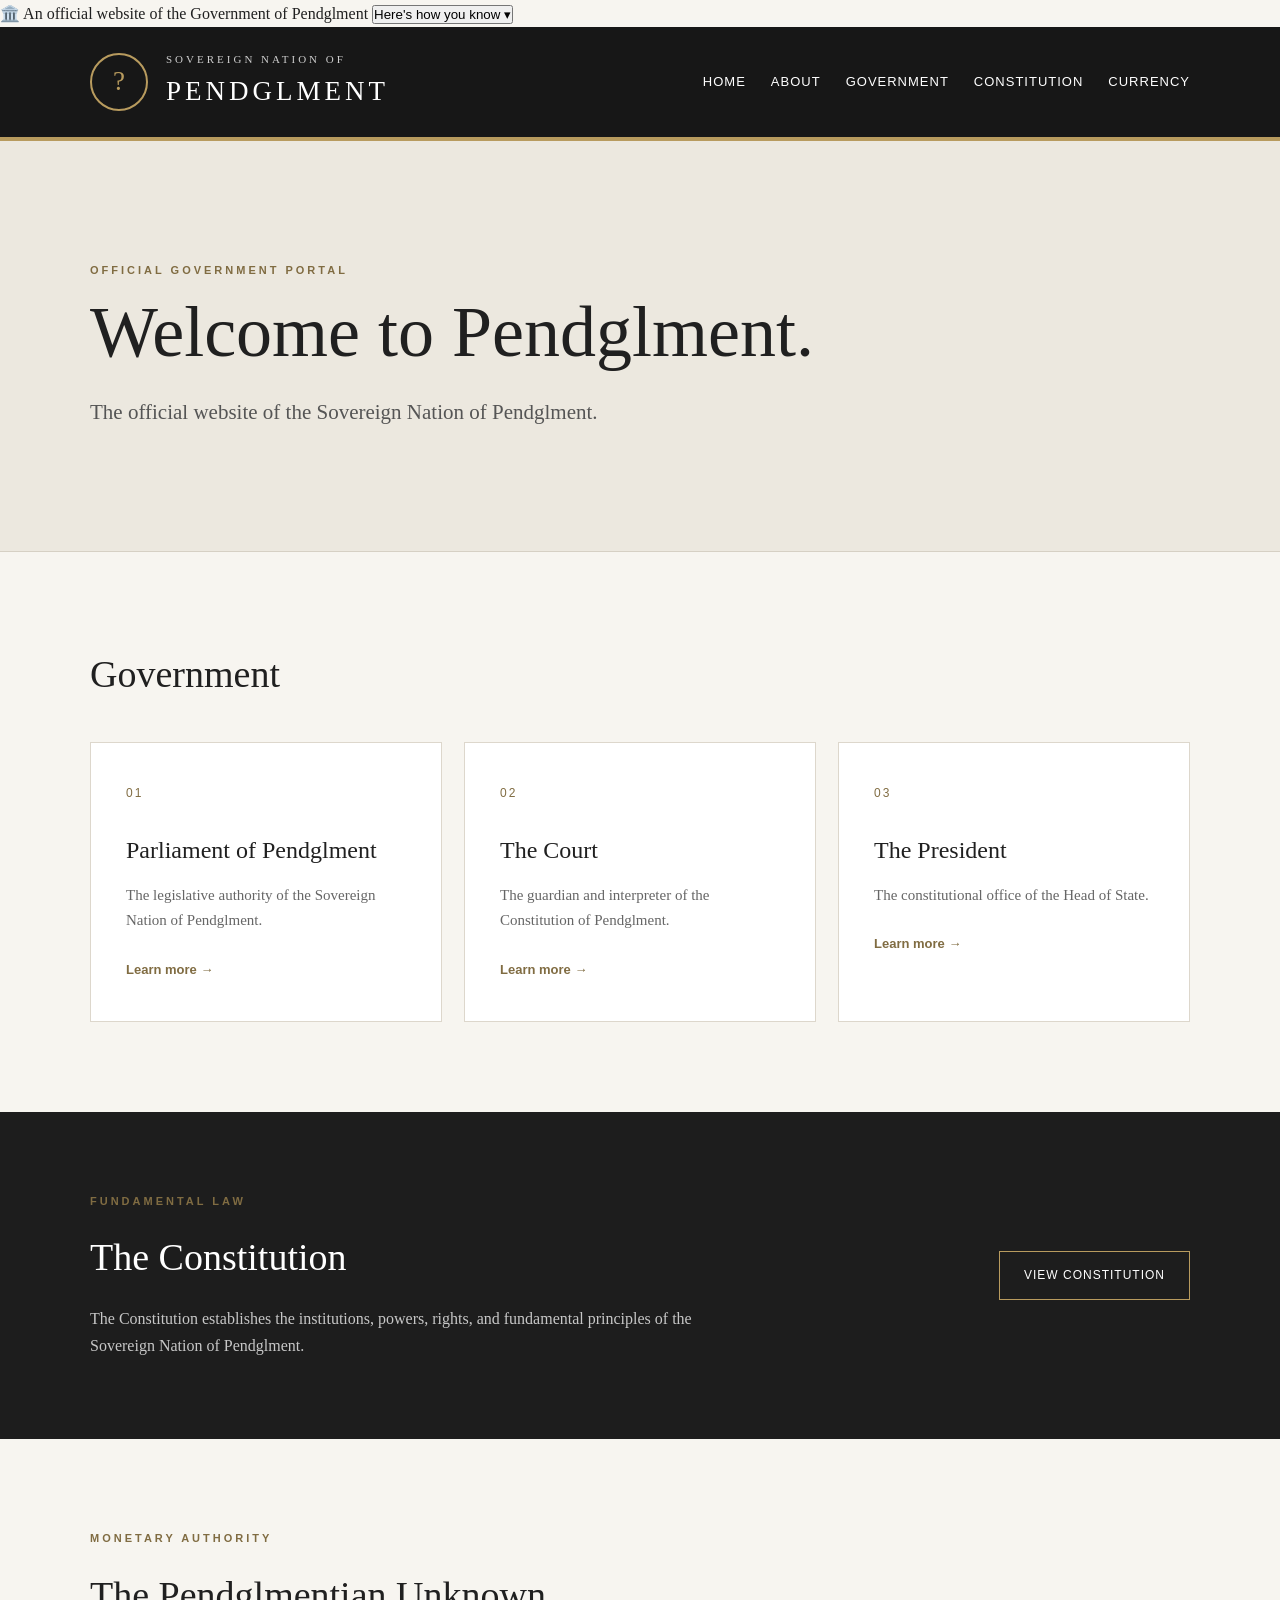
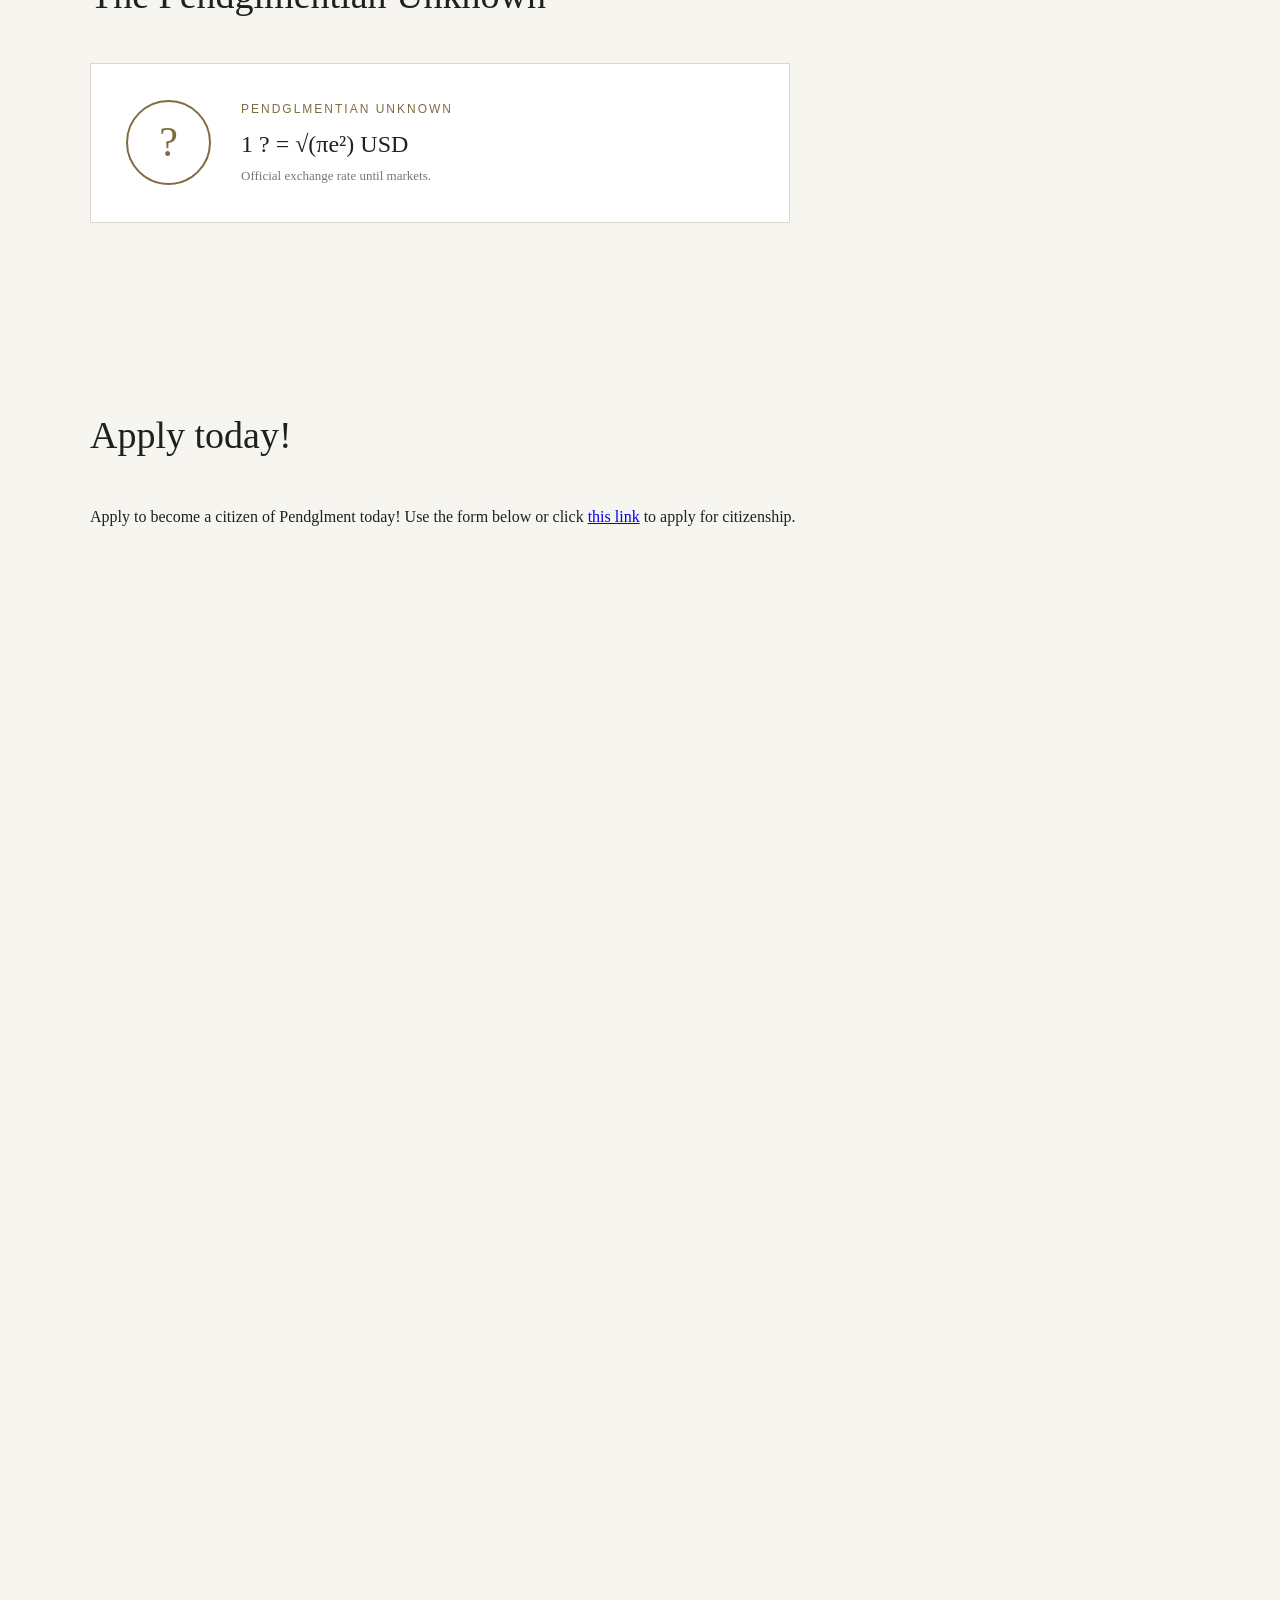
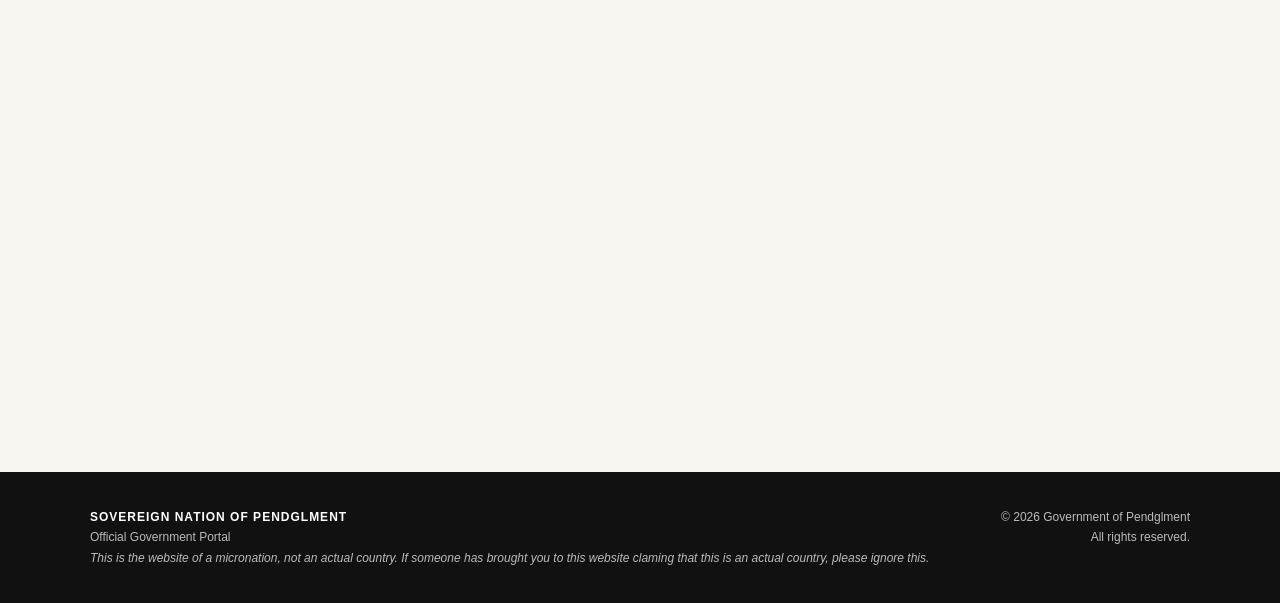
==== index.html @ 26b7b0b4 "Add government details section to index.html" ====
<!DOCTYPE html>
<html lang="en">
<head>
    <meta charset="UTF-8">
    <meta name="viewport" content="width=device-width, initial-scale=1.0">
    <title>Sovereign Nation of Pendglment</title>
    <link rel="stylesheet" href="style-v2.css">
    <link rel="icon" type="image/svg+xml" href="favicon.svg">
</head>
    <script src="script-v2.js"></script>
<body>
    <div class="gov-banner">
    <div class="gov-banner-inner">
        <span>🏛️ An official website of the Government of Pendglment</span>
        <button id="gov-toggle" type="button">
            Here's how you know ▾
        </button>
    </div>

    <div id="gov-details" class="gov-details" hidden>
        <div>
        <strong>Official government website</strong>
        <p>This website is operated by the Government of the Sovereign Nation of Pendglment.</p>
        </div>

        <div>
        <strong>Official domain</strong>
        <p>Official government websites use a domain controlled by the Government of Pendglment.</p>
        </div>

        <div>
        <strong>Secure connection</strong>
        <p>This website uses HTTPS to provide an encrypted connection.</p>
        </div>
    </div>
</div>
<header>
    <div class="container header-inner">
        <div class="brand">
            <div class="seal">?</div>
            <div>
                <div class="country">SOVEREIGN NATION OF</div>
                <h1>PENDGLMENT</h1>
            </div>
        </div>
        <nav>
            <a href="index.html">Home</a>
            <a href="about.html">About</a>
            <a href="#government">Government</a>
            <a href="#constitution">Constitution</a>
            <a href="#currency">Currency</a>
        </nav>
    </div>
</header>
<main>
    <section class="hero">
        <div class="container">
            <p class="eyebrow">OFFICIAL GOVERNMENT PORTAL</p>
            <h2>Welcome to Pendglment.</h2>
            <p class="lead">
                The official website of the Sovereign Nation of Pendglment.
            </p>
        </div>
    </section>
    <section class="content" id="government">
        <div class="container">
            <h2>Government</h2>
            <div class="cards">
                <article class="card">
                    <span class="number">01</span>
                    <h3>Parliament of Pendglment</h3>
                    <p>
                        The legislative authority of the Sovereign Nation
                        of Pendglment.
                    </p>
                    <a href="#">Learn more →</a>
                </article>
                <article class="card">
                    <span class="number">02</span>
                    <h3>The Court</h3>
                    <p>
                        The guardian and interpreter of the Constitution
                        of Pendglment.
                    </p>
                    <a href="#">Learn more →</a>
                </article>
                <article class="card">
                    <span class="number">03</span>
                    <h3>The President</h3>
                    <p>
                        The constitutional office of the Head of State.
                    </p>
                    <a href="#">Learn more →</a>
                </article>
            </div>
        </div>
    </section>
    <section class="document" id="constitution">
        <div class="container document-inner">
            <div>
                <p class="eyebrow">FUNDAMENTAL LAW</p>
                <h2>The Constitution</h2>
                <p>
                    The Constitution establishes the institutions,
                    powers, rights, and fundamental principles of
                    the Sovereign Nation of Pendglment.
                </p>
            </div>
            <a class="button" href="#">View Constitution</a>
        </div>
    </section>
    <section class="content" id="currency">
        <div class="container currency">
            <p class="eyebrow">MONETARY AUTHORITY</p>
            <h2>The Pendglmentian Unknown</h2>
            <div class="currency-box">
                <div class="currency-symbol">?</div>
                <div>
                    <p class="currency-name">
                        PENDGLMENTIAN UNKNOWN
                    </p>
                    <p class="exchange">
                        1 ? = √(πe²) USD
                    </p>
                    <p class="small">
                        Official exchange rate until markets.
                    </p>
                </div>
            </div>
        </div>
    </section>
      <section class="content">
            <div class="container">
                <h2>Apply today!</h2>
                <p>
                    Apply to become a citizen of Pendglment today! Use the form below or click <a href="https://docs.google.com/forms/d/e/1FAIpQLSfUIrX4TPRPPDBepdknviekIB7gkO1PKCAK6pawfLZYHOCK1Q/viewform?usp=dialog">this link</a> to apply for citizenship.
                </p>
                <iframe src="https://docs.google.com/forms/d/e/1FAIpQLSfUIrX4TPRPPDBepdknviekIB7gkO1PKCAK6pawfLZYHOCK1Q/viewform?embedded=true" width="100%" height="1444" frameborder="0" marginheight="0" marginwidth="0">Loading…</iframe>
            </div>
        </section>
            </div>
        </section>
</main>
<footer>
    <div class="container footer-inner">
        <div>
            <strong>SOVEREIGN NATION OF PENDGLMENT</strong>
            <p>Official Government Portal</p>
            <em>This is the website of a micronation, not an actual country. If someone has brought you to this website claming that this is an actual country, please ignore this.</em>
        </div>
        <div class="footer-right">
            <p>© 2026 Government of Pendglment</p>
            <p>All rights reserved.</p>
        </div>
    </div>
</footer>
</body>
</html>
---- style-v2.css ----
* {
    box-sizing: border-box;
    margin: 0;
    padding: 0;
}
html {
    scroll-behavior: smooth;
}
body {
    font-family: Georgia, "Times New Roman", serif;
    color: #202020;
    background: #f7f5f0;
    line-height: 1.7;
}
.container {
    width: min(1100px, 90%);
    margin: 0 auto;
}
/* HEADER */
header {
    background: #171717;
    color: white;
    border-bottom: 4px solid #b89b5e;
}
.header-inner {
    min-height: 110px;
    display: flex;
    align-items: center;
    justify-content: space-between;
    gap: 30px;
}
.brand {
    display: flex;
    align-items: center;
    gap: 18px;
}
.seal {
    width: 58px;
    height: 58px;
    border: 2px solid #b89b5e;
    border-radius: 50%;
    display: flex;
    align-items: center;
    justify-content: center;
    color: #b89b5e;
    font-size: 27px;
}
.country {
    font-size: 11px;
    letter-spacing: 3px;
    color: #cfcfcf;
}
h1 {
    font-size: 27px;
    letter-spacing: 4px;
    font-weight: normal;
}
nav {
    display: flex;
    gap: 25px;
}
nav a {
    color: white;
    text-decoration: none;
    font-family: Arial, sans-serif;
    font-size: 13px;
    letter-spacing: 1px;
    text-transform: uppercase;
}
nav a:hover {
    color: #d0b77a;
}
/* HERO */
.hero {
    padding: 120px 0;
    background: #ece8df;
    border-bottom: 1px solid #d6d0c4;
}
.eyebrow {
    font-family: Arial, sans-serif;
    font-size: 11px;
    letter-spacing: 3px;
    font-weight: bold;
    color: #806c42;
    margin-bottom: 15px;
}
.hero h2 {
    font-size: clamp(42px, 7vw, 72px);
    line-height: 1.05;
    font-weight: normal;
    max-width: 800px;
}
.lead {
    margin-top: 25px;
    font-size: 21px;
    color: #555;
    max-width: 650px;
}
/* CONTENT */
.content {
    padding: 90px 0;
}
.content h2,
.document h2 {
    font-size: 38px;
    font-weight: normal;
    margin-bottom: 35px;
}
.cards {
    display: grid;
    grid-template-columns: repeat(3, 1fr);
    gap: 22px;
}
.card {
    background: white;
    border: 1px solid #ddd7cc;
    padding: 35px;
    min-height: 280px;
    position: relative;
}
.card .number {
    font-family: Arial, sans-serif;
    font-size: 12px;
    color: #806c42;
    letter-spacing: 2px;
}
.card h3 {
    margin: 25px 0 12px;
    font-size: 24px;
    font-weight: normal;
}
.card p {
    color: #666;
    font-size: 15px;
}
.card a {
    display: inline-block;
    margin-top: 25px;
    color: #806c42;
    text-decoration: none;
    font-family: Arial, sans-serif;
    font-size: 13px;
    font-weight: bold;
}
/* CONSTITUTION */
.document {
    background: #1d1d1d;
    color: white;
    padding: 80px 0;
}
.document-inner {
    display: flex;
    align-items: center;
    justify-content: space-between;
    gap: 50px;
}
.document h2 {
    margin-bottom: 15px;
}
.document p:not(.eyebrow) {
    color: #c7c7c7;
    max-width: 650px;
}
.button {
    display: inline-block;
    border: 1px solid #b89b5e;
    padding: 13px 24px;
    color: white;
    text-decoration: none;
    font-family: Arial, sans-serif;
    font-size: 12px;
    letter-spacing: 1px;
    text-transform: uppercase;
    white-space: nowrap;
}
.button:hover {
    background: #b89b5e;
    color: #171717;
}
/* CURRENCY */
.currency-box {
    display: flex;
    align-items: center;
    gap: 30px;
    background: white;
    border: 1px solid #ddd7cc;
    padding: 35px;
    max-width: 700px;
}
.currency-symbol {
    width: 85px;
    height: 85px;
    border: 2px solid #806c42;
    border-radius: 50%;
    display: flex;
    align-items: center;
    justify-content: center;
    font-size: 42px;
    color: #806c42;
}
.currency-name {
    font-family: Arial, sans-serif;
    font-size: 12px;
    letter-spacing: 2px;
    color: #806c42;
}
.exchange {
    font-size: 24px;
    margin-top: 5px;
}
.small {
    color: #777;
    font-size: 13px;
}
/* FOOTER */
footer {
    background: #111;
    color: #bbb;
    padding: 35px 0;
    font-family: Arial, sans-serif;
    font-size: 12px;
}
.footer-inner {
    display: flex;
    justify-content: space-between;
    gap: 30px;
}
.footer-inner strong {
    color: white;
    letter-spacing: 1px;
}
.footer-right {
    text-align: right;
}
/* MOBILE */
@media (max-width: 750px) {
    .header-inner {
        padding: 25px 0;
        align-items: flex-start;
        flex-direction: column;
    }
    nav {
        flex-wrap: wrap;
        gap: 15px;
    }
    .hero {
        padding: 80px 0;
    }
    .cards {
        grid-template-columns: 1fr;
    }
    .document-inner {
        align-items: flex-start;
        flex-direction: column;
    }
    .currency-box {
        align-items: flex-start;
        flex-direction: column;
    }
    .footer-inner {
        flex-direction: column;
    }
    .footer-right {
        text-align: left;
    }
   .gov-banner {
    background: #f1f1f1;
    color: #222;
    font-family: Arial, Helvetica, sans-serif;
    font-size: 14px;
    border-bottom: 1px solid #ccc;
}

.gov-banner-inner {
    max-width: 1200px;
    margin: auto;
    padding: 8px 20px;
    display: flex;
    align-items: center;
    justify-content: space-between;
}

.gov-banner button {
    background: none;
    border: none;
    padding: 0;
    color: #0645ad;
    cursor: pointer;
    font-family: inherit;
    font-size: 14px;
}

.gov-details {
    max-width: 1200px;
    margin: auto;
    padding: 10px 20px 16px;
    border-top: 1px solid #ccc;
    display: flex !important;
    flex-direction: row !important;
    gap: 40px;
}
    .gov-details > div {
        flex: 1;
}
    .gov-details[hidden] {
    display: none !important;
}

.gov-details p {
    margin: 4px 0 12px;
}
   
iframe {
    width: 100%;
    height: max(1200px, 90vh);
}
}
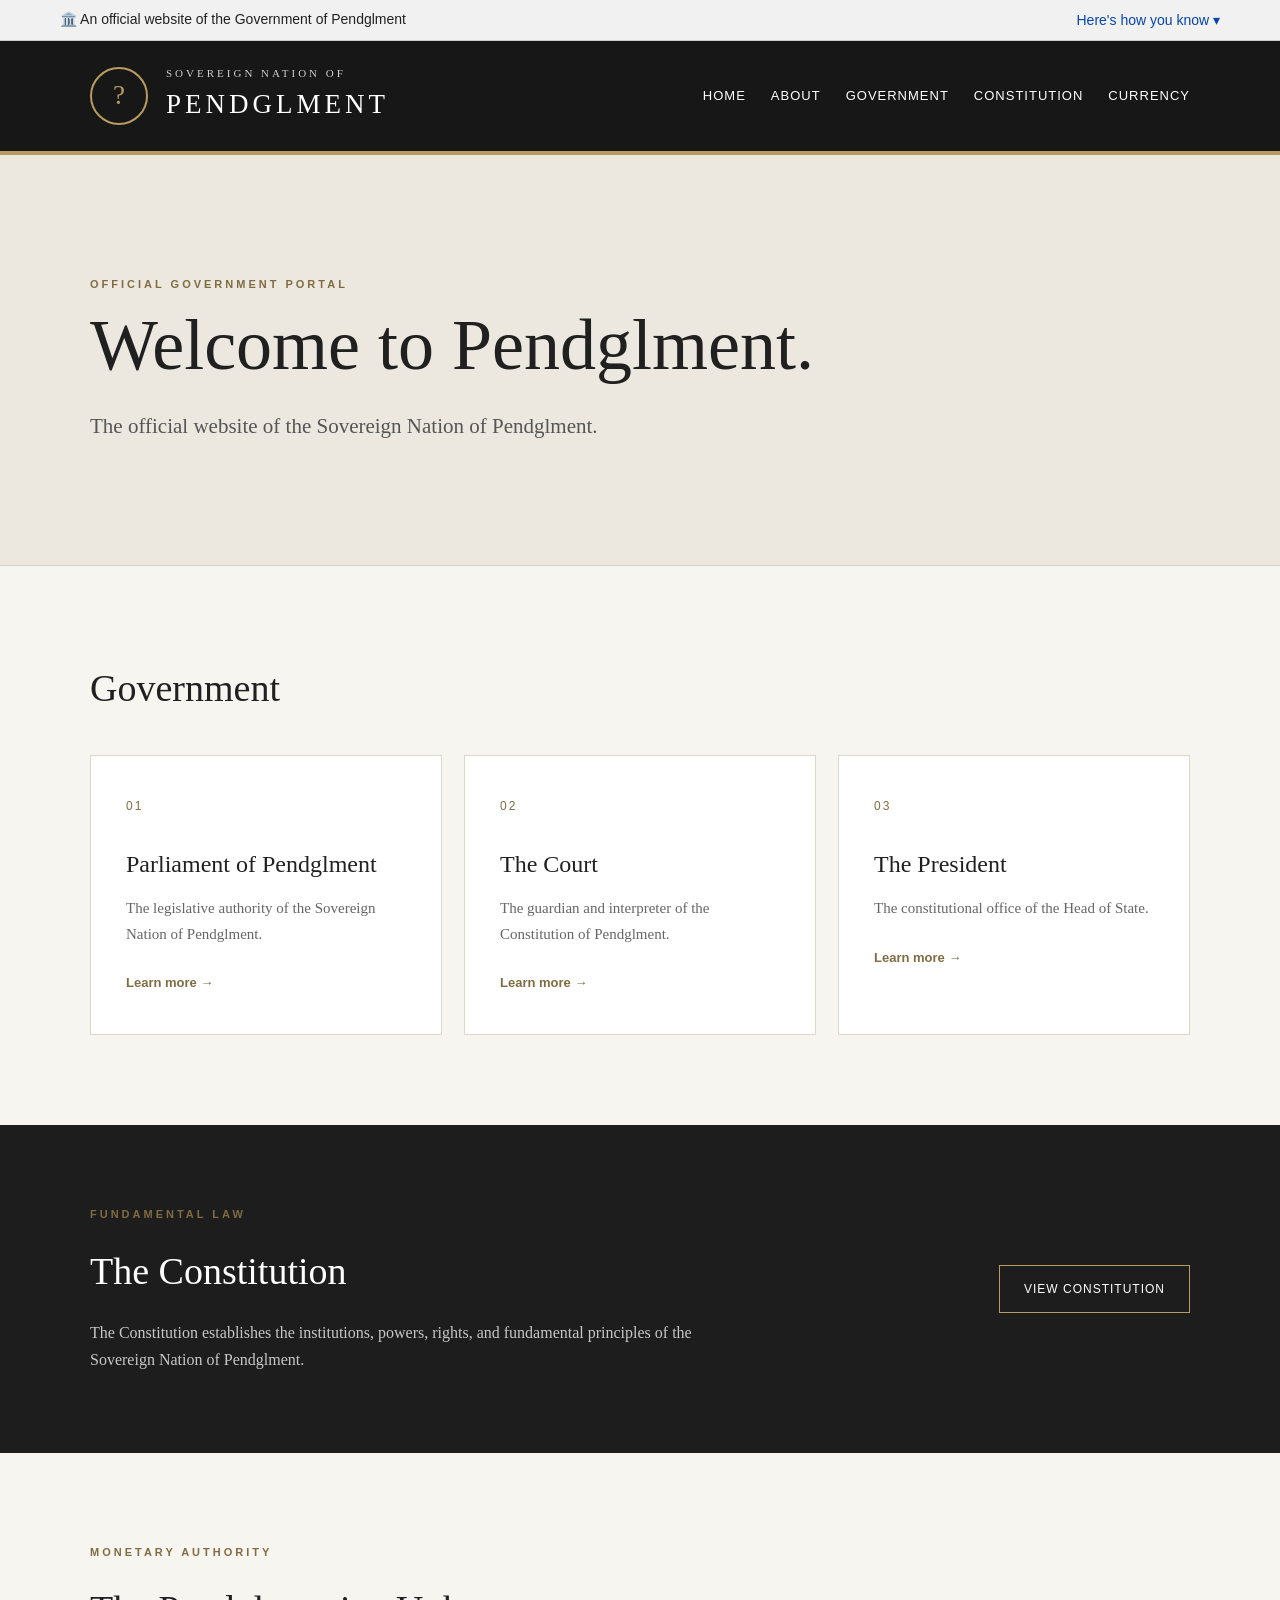
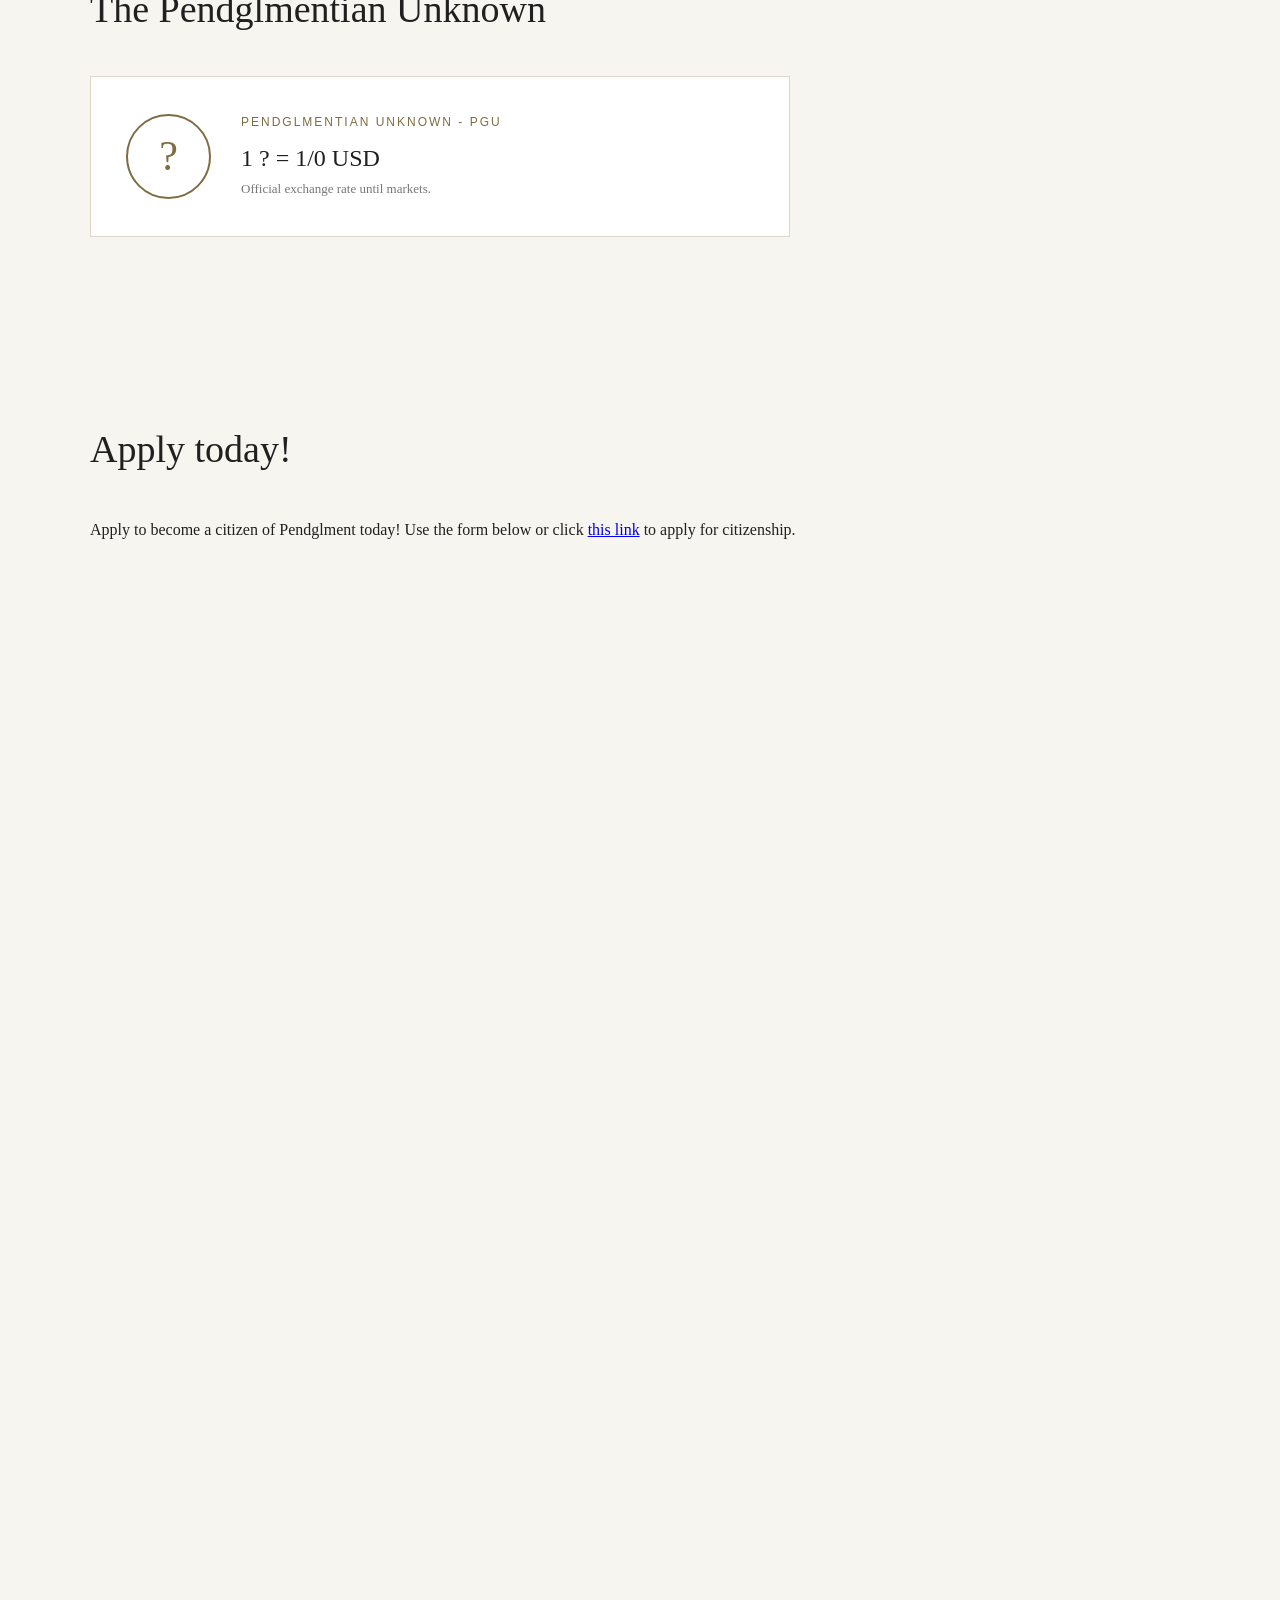
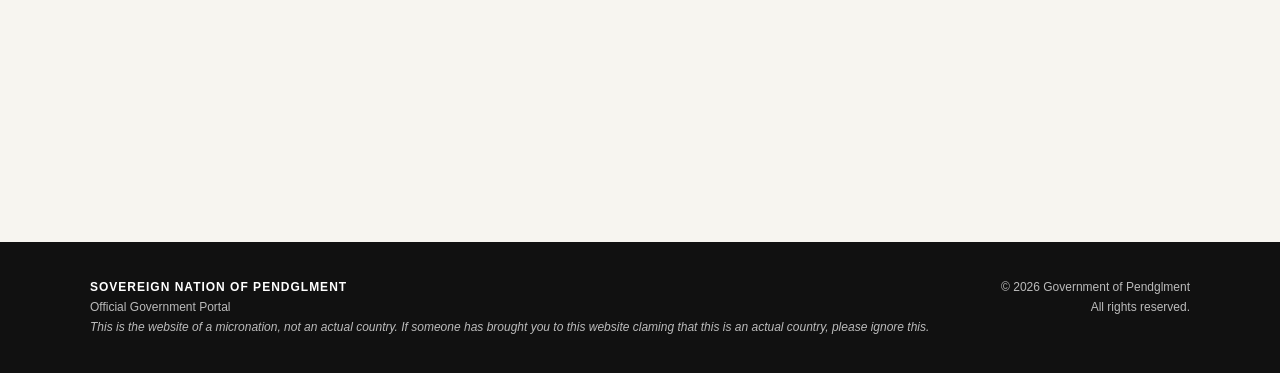
==== commit d85bd184: "Update currency name and exchange rate format" ====
--- a/index.html
+++ b/index.html
@@ -117,10 +117,10 @@
                 <div class="currency-symbol">?</div>
                 <div>
                     <p class="currency-name">
-                        PENDGLMENTIAN UNKNOWN
+                        PENDGLMENTIAN UNKNOWN - PGU
                     </p>
                     <p class="exchange">
-                        1 ? = √(πe²) USD
+                        1 ? = 1/0 USD
                     </p>
                     <p class="small">
                         Official exchange rate until markets.
--- a/style-v2.css
+++ b/style-v2.css
@@ -232,38 +232,9 @@
 .footer-right {
     text-align: right;
 }
-/* MOBILE */
-@media (max-width: 750px) {
-    .header-inner {
-        padding: 25px 0;
-        align-items: flex-start;
-        flex-direction: column;
-    }
-    nav {
-        flex-wrap: wrap;
-        gap: 15px;
-    }
-    .hero {
-        padding: 80px 0;
-    }
-    .cards {
-        grid-template-columns: 1fr;
-    }
-    .document-inner {
-        align-items: flex-start;
-        flex-direction: column;
-    }
-    .currency-box {
-        align-items: flex-start;
-        flex-direction: column;
-    }
-    .footer-inner {
-        flex-direction: column;
-    }
-    .footer-right {
-        text-align: left;
-    }
-   .gov-banner {
+/* GOVERNMENT BANNER */
+
+.gov-banner {
     background: #f1f1f1;
     color: #222;
     font-family: Arial, Helvetica, sans-serif;
@@ -295,23 +266,66 @@
     margin: auto;
     padding: 10px 20px 16px;
     border-top: 1px solid #ccc;
-    display: flex !important;
-    flex-direction: row !important;
+    display: flex;
+    flex-direction: row;
     gap: 40px;
 }
-    .gov-details > div {
-        flex: 1;
-}
-    .gov-details[hidden] {
+
+.gov-details > div {
+    flex: 1;
+}
+
+.gov-details[hidden] {
     display: none !important;
 }
 
 .gov-details p {
     margin: 4px 0 12px;
 }
-   
+
 iframe {
     width: 100%;
     height: max(1200px, 90vh);
 }
-}
+
+/* MOBILE */
+@media (max-width: 750px) {
+    .header-inner {
+        padding: 25px 0;
+        align-items: flex-start;
+        flex-direction: column;
+    }
+    nav {
+        flex-wrap: wrap;
+        gap: 15px;
+    }
+    .hero {
+        padding: 80px 0;
+    }
+    .cards {
+        grid-template-columns: 1fr;
+    }
+    .document-inner {
+        align-items: flex-start;
+        flex-direction: column;
+    }
+    .currency-box {
+        align-items: flex-start;
+        flex-direction: column;
+    }
+    .footer-inner {
+        flex-direction: column;
+    }
+    .footer-right {
+        text-align: left;
+    }
+    .gov-details {
+    max-width: 1200px;
+    margin: auto;
+    padding: 10px 20px 16px;
+    border-top: 1px solid #ccc;
+    display: flex;
+    flex-direction: column;
+    gap: 40px;
+}
+}
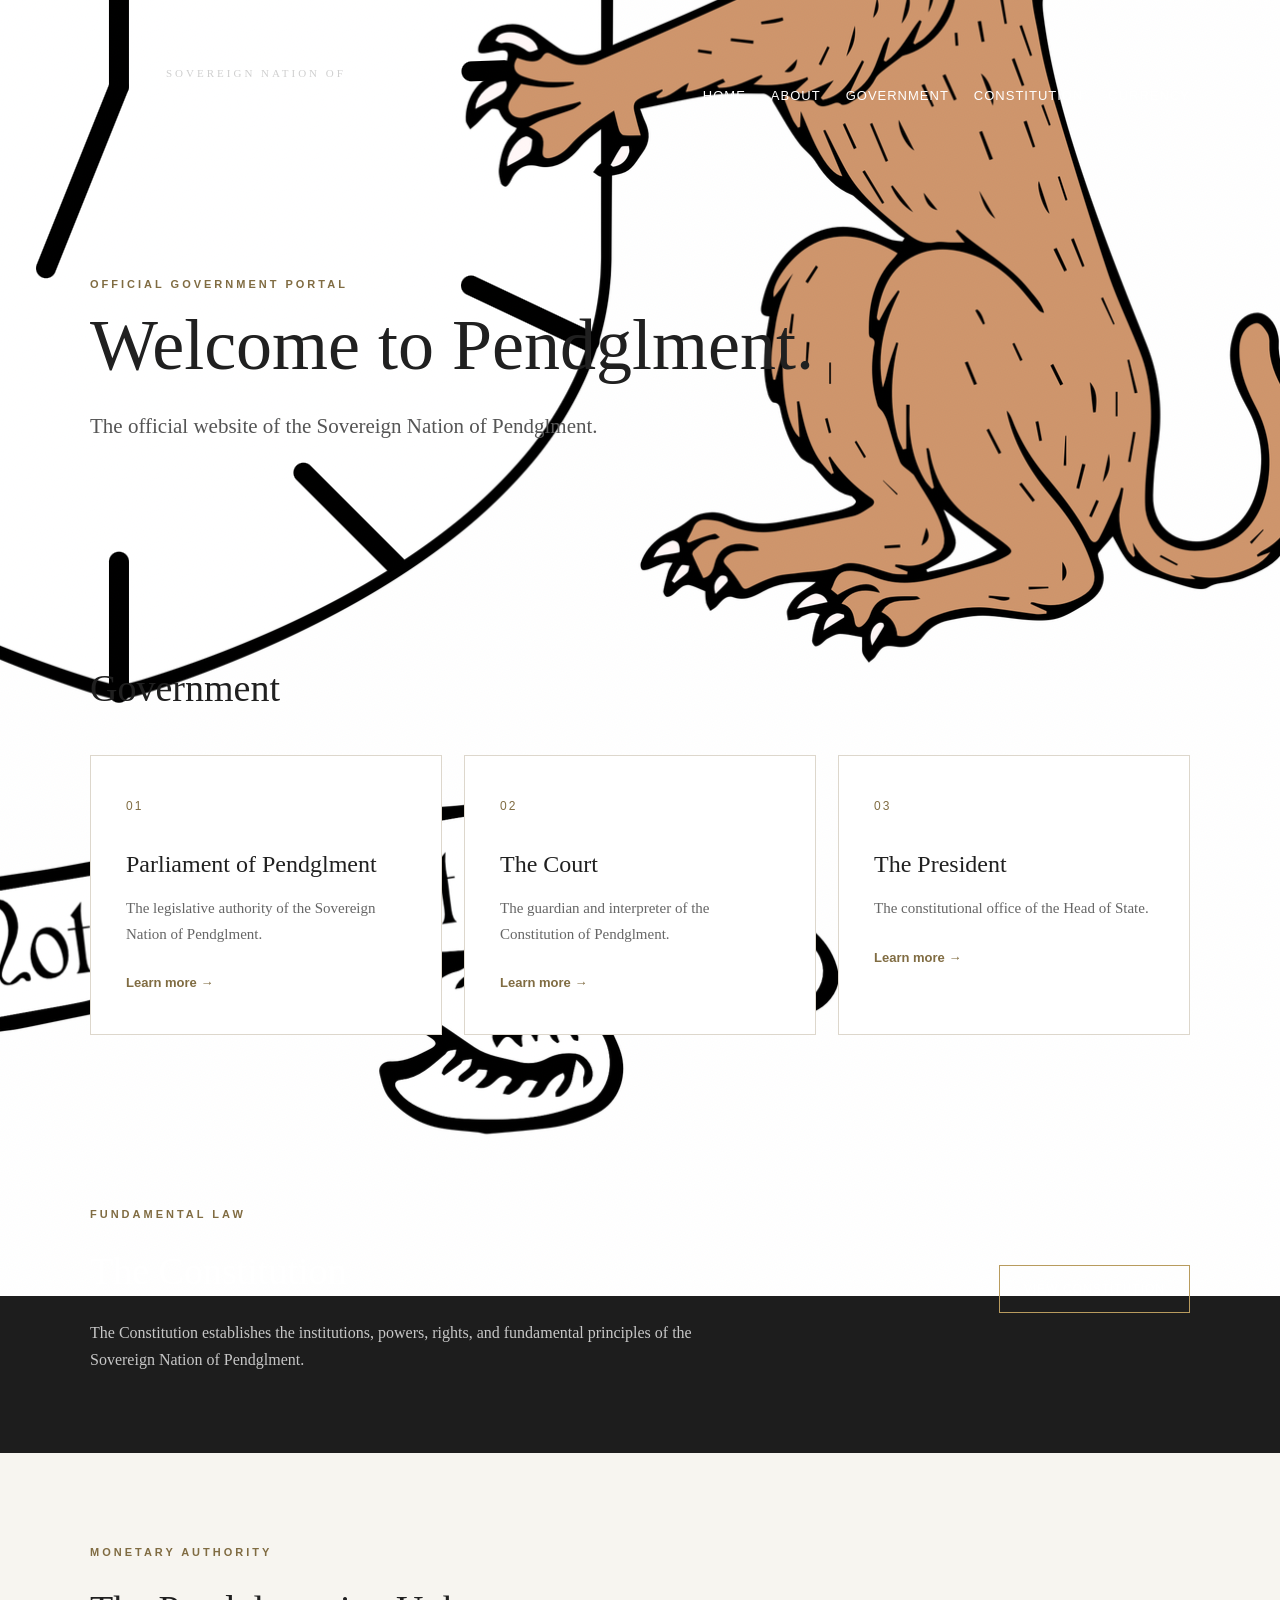
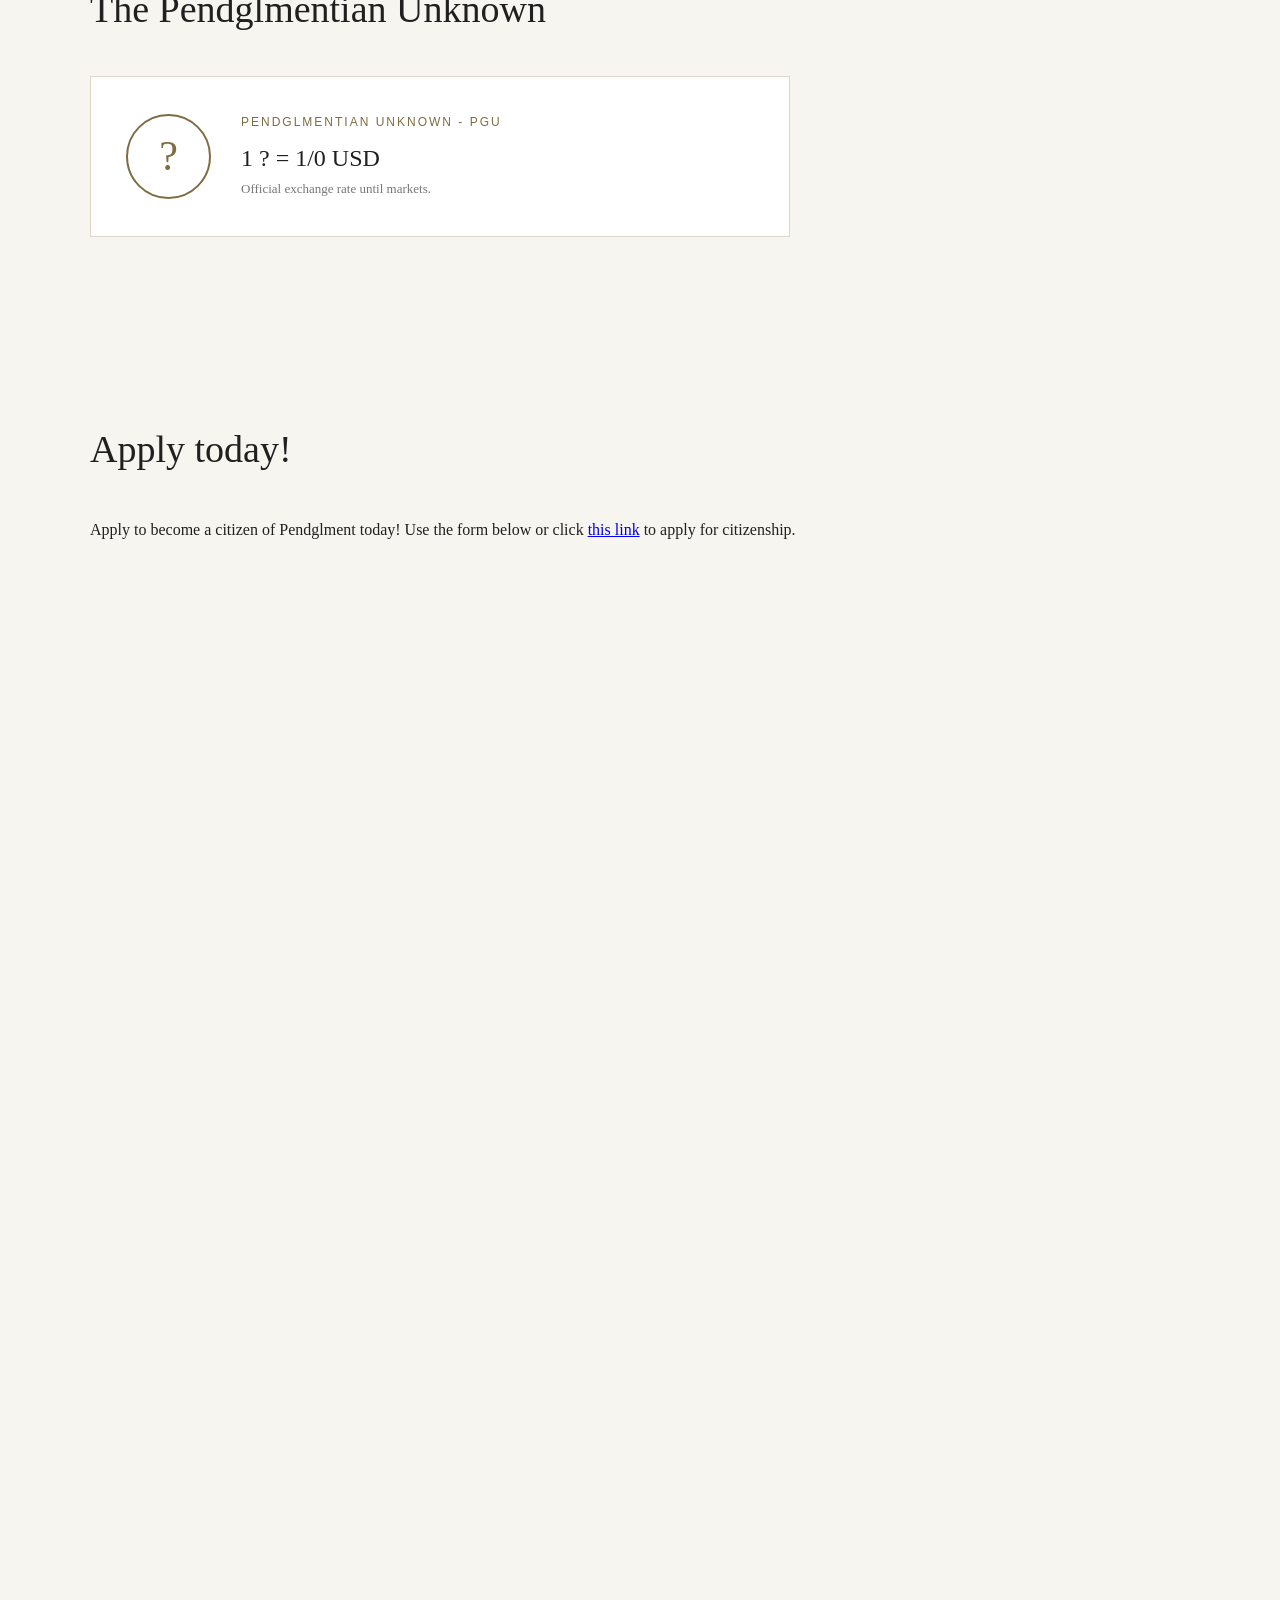
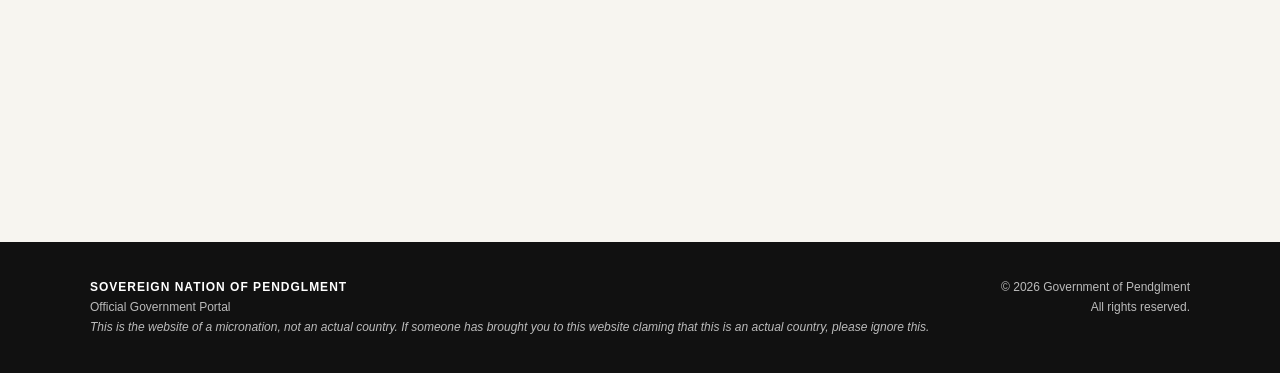
==== commit b6e15c13: "Replace seal text with favicon image" ====
--- a/index.html
+++ b/index.html
@@ -5,7 +5,7 @@
     <meta name="viewport" content="width=device-width, initial-scale=1.0">
     <title>Sovereign Nation of Pendglment</title>
     <link rel="stylesheet" href="style-v2.css">
-    <link rel="icon" type="image/svg+xml" href="favicon.svg">
+    <link rel="icon" type="image/png" href="favicon.png">
 </head>
     <script src="script-v2.js"></script>
 <body>
@@ -37,7 +37,7 @@
 <header>
     <div class="container header-inner">
         <div class="brand">
-            <div class="seal">?</div>
+            <div class="seal"><img src="favicon.png" alt="Pendglment seal"></div>
             <div>
                 <div class="country">SOVEREIGN NATION OF</div>
                 <h1>PENDGLMENT</h1>
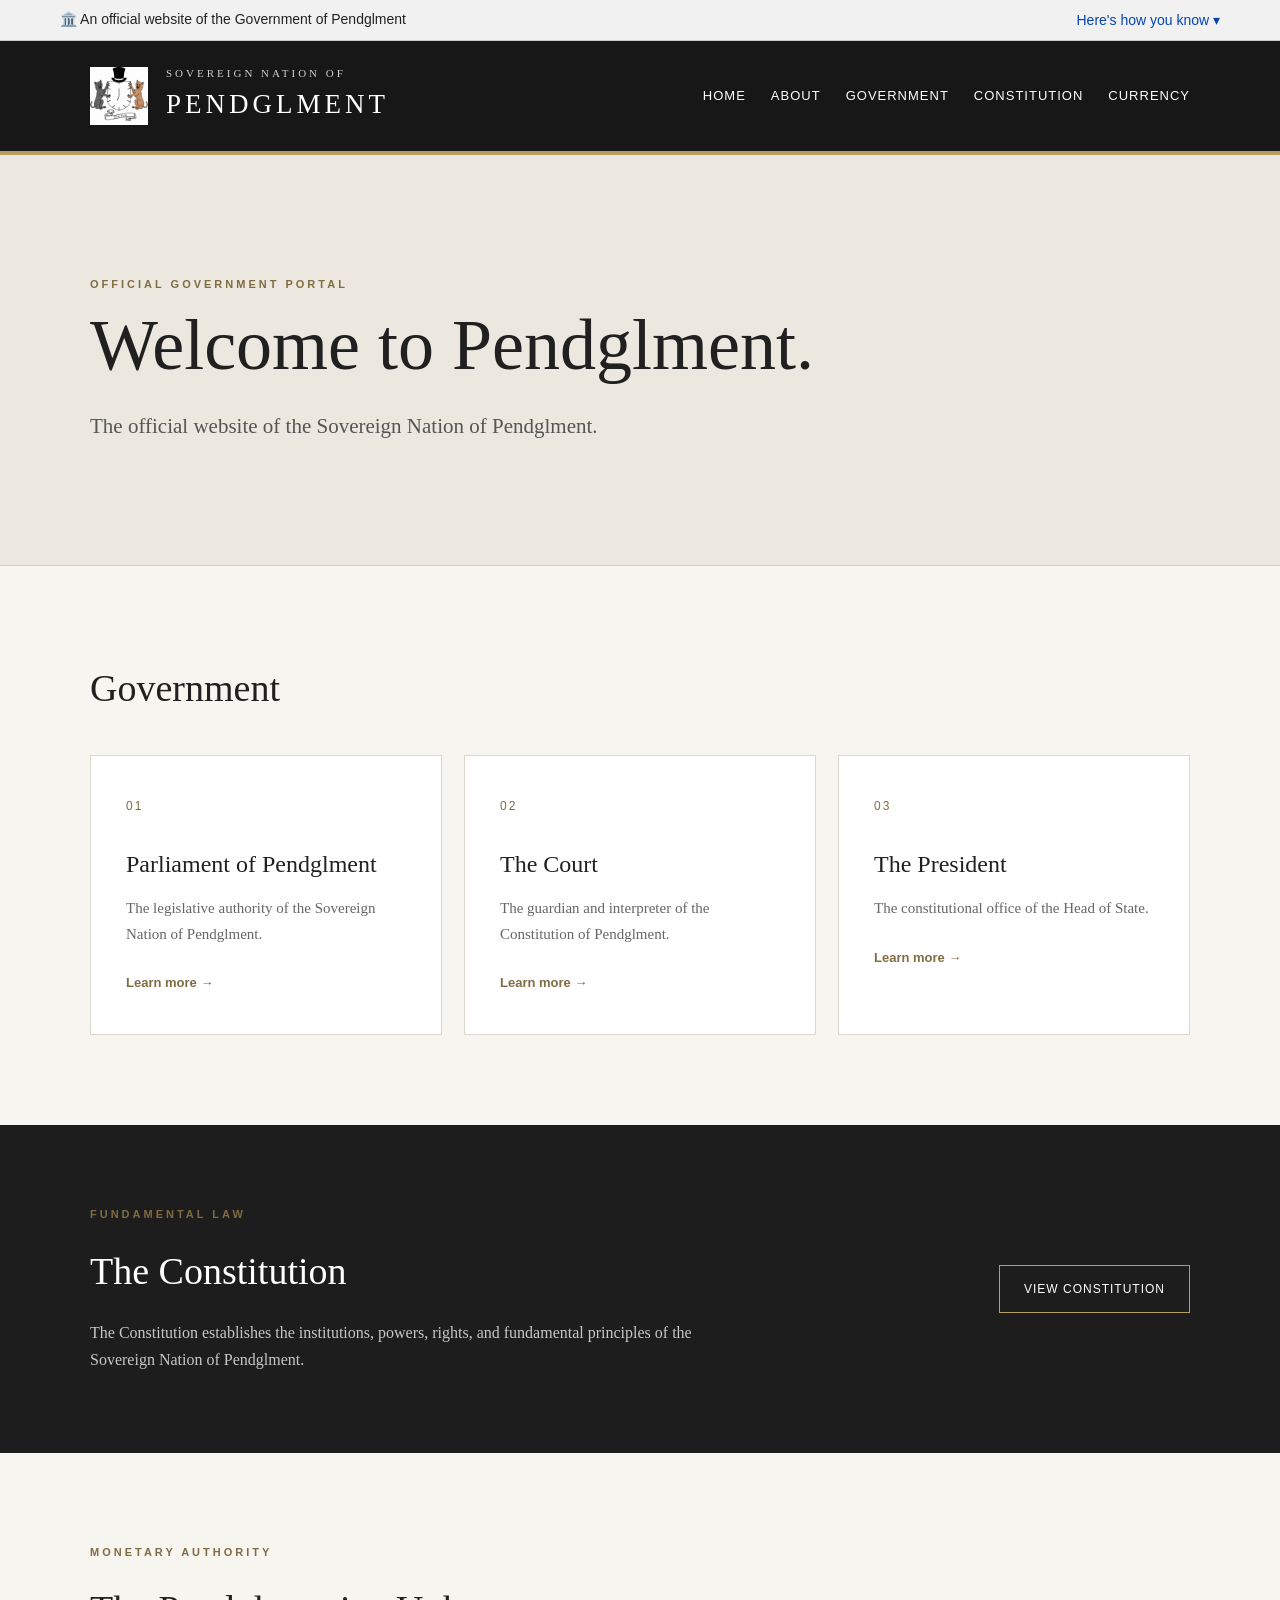
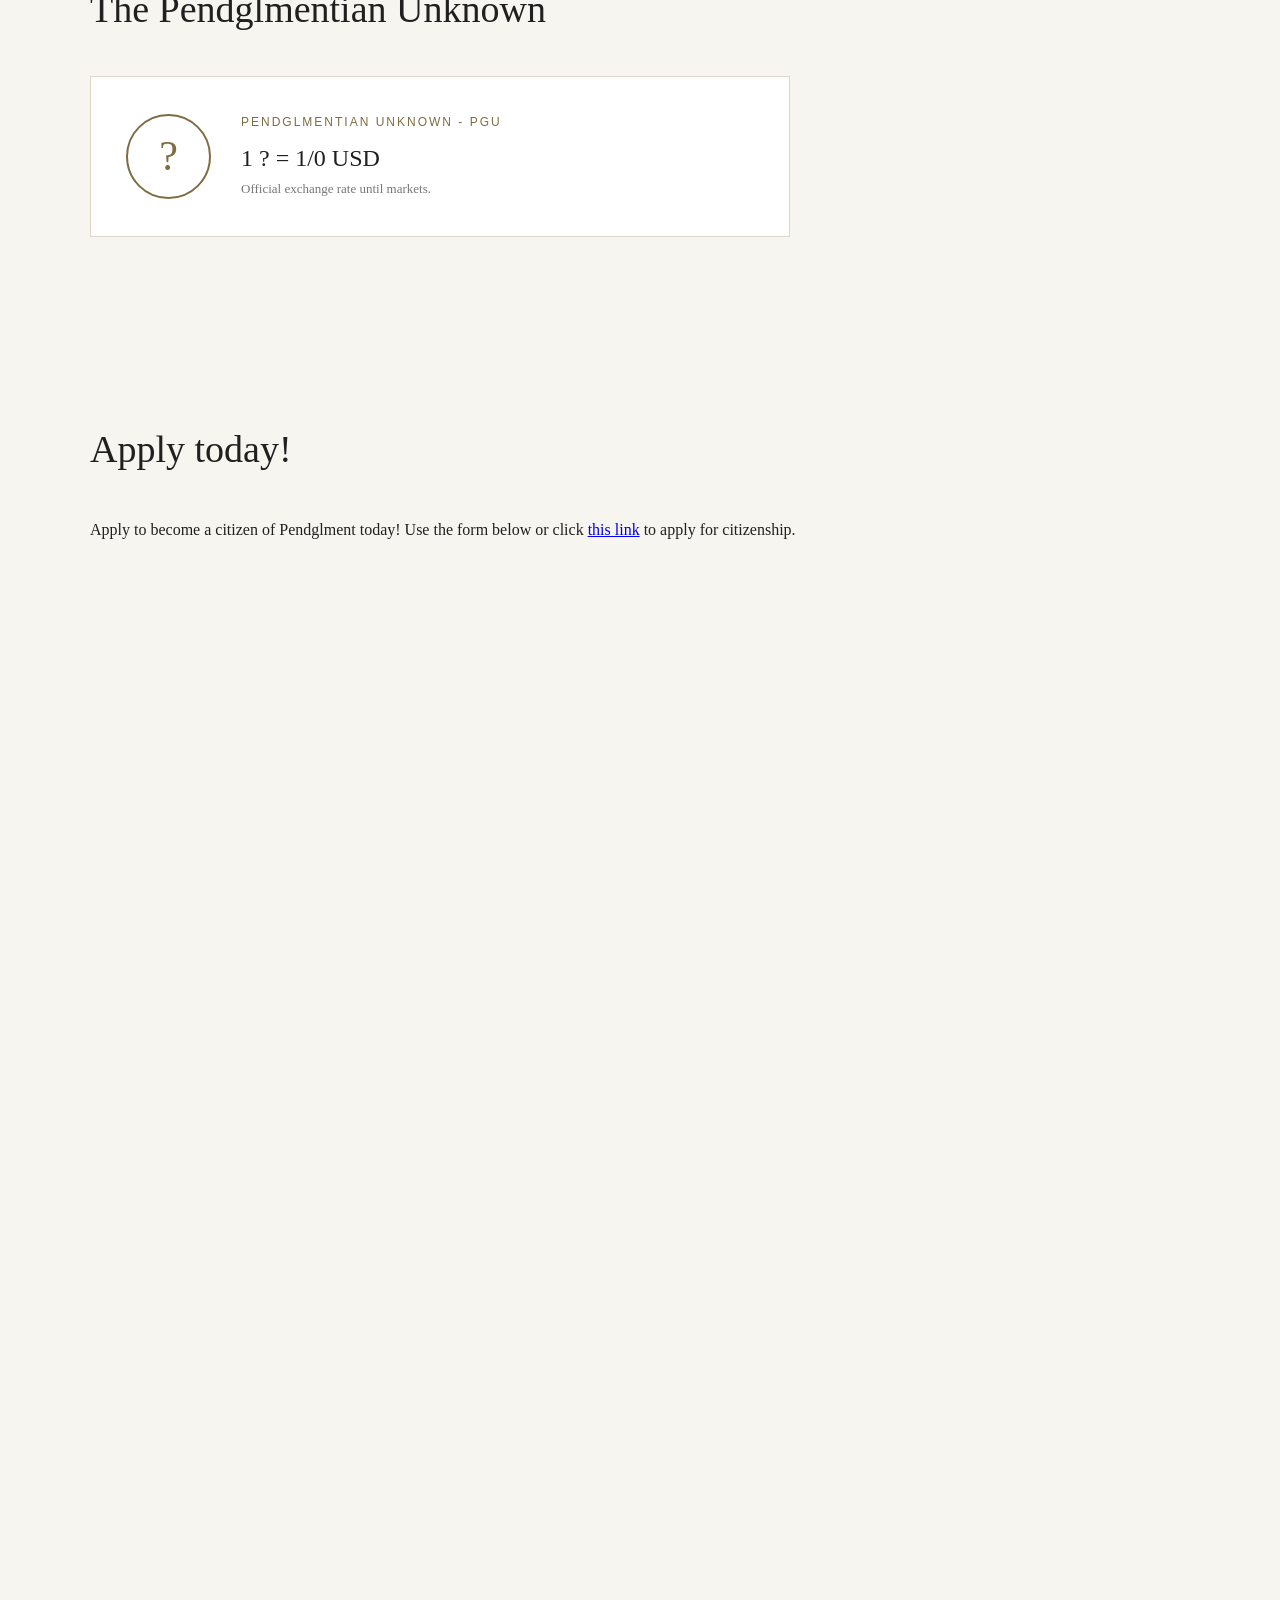
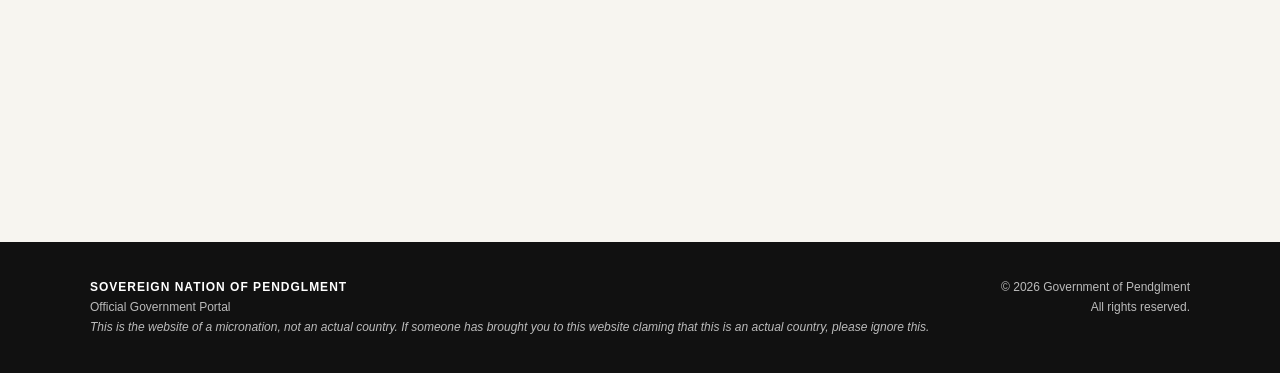
==== commit 44f8aaca: "Add width attribute to favicon image" ====
--- a/index.html
+++ b/index.html
@@ -37,7 +37,7 @@
 <header>
     <div class="container header-inner">
         <div class="brand">
-            <div class="seal"><img src="favicon.png" alt="Pendglment seal"></div>
+            <div class="seal"><img src="favicon.png" alt="Pendglment seal" width="58"></div>
             <div>
                 <div class="country">SOVEREIGN NATION OF</div>
                 <h1>PENDGLMENT</h1>
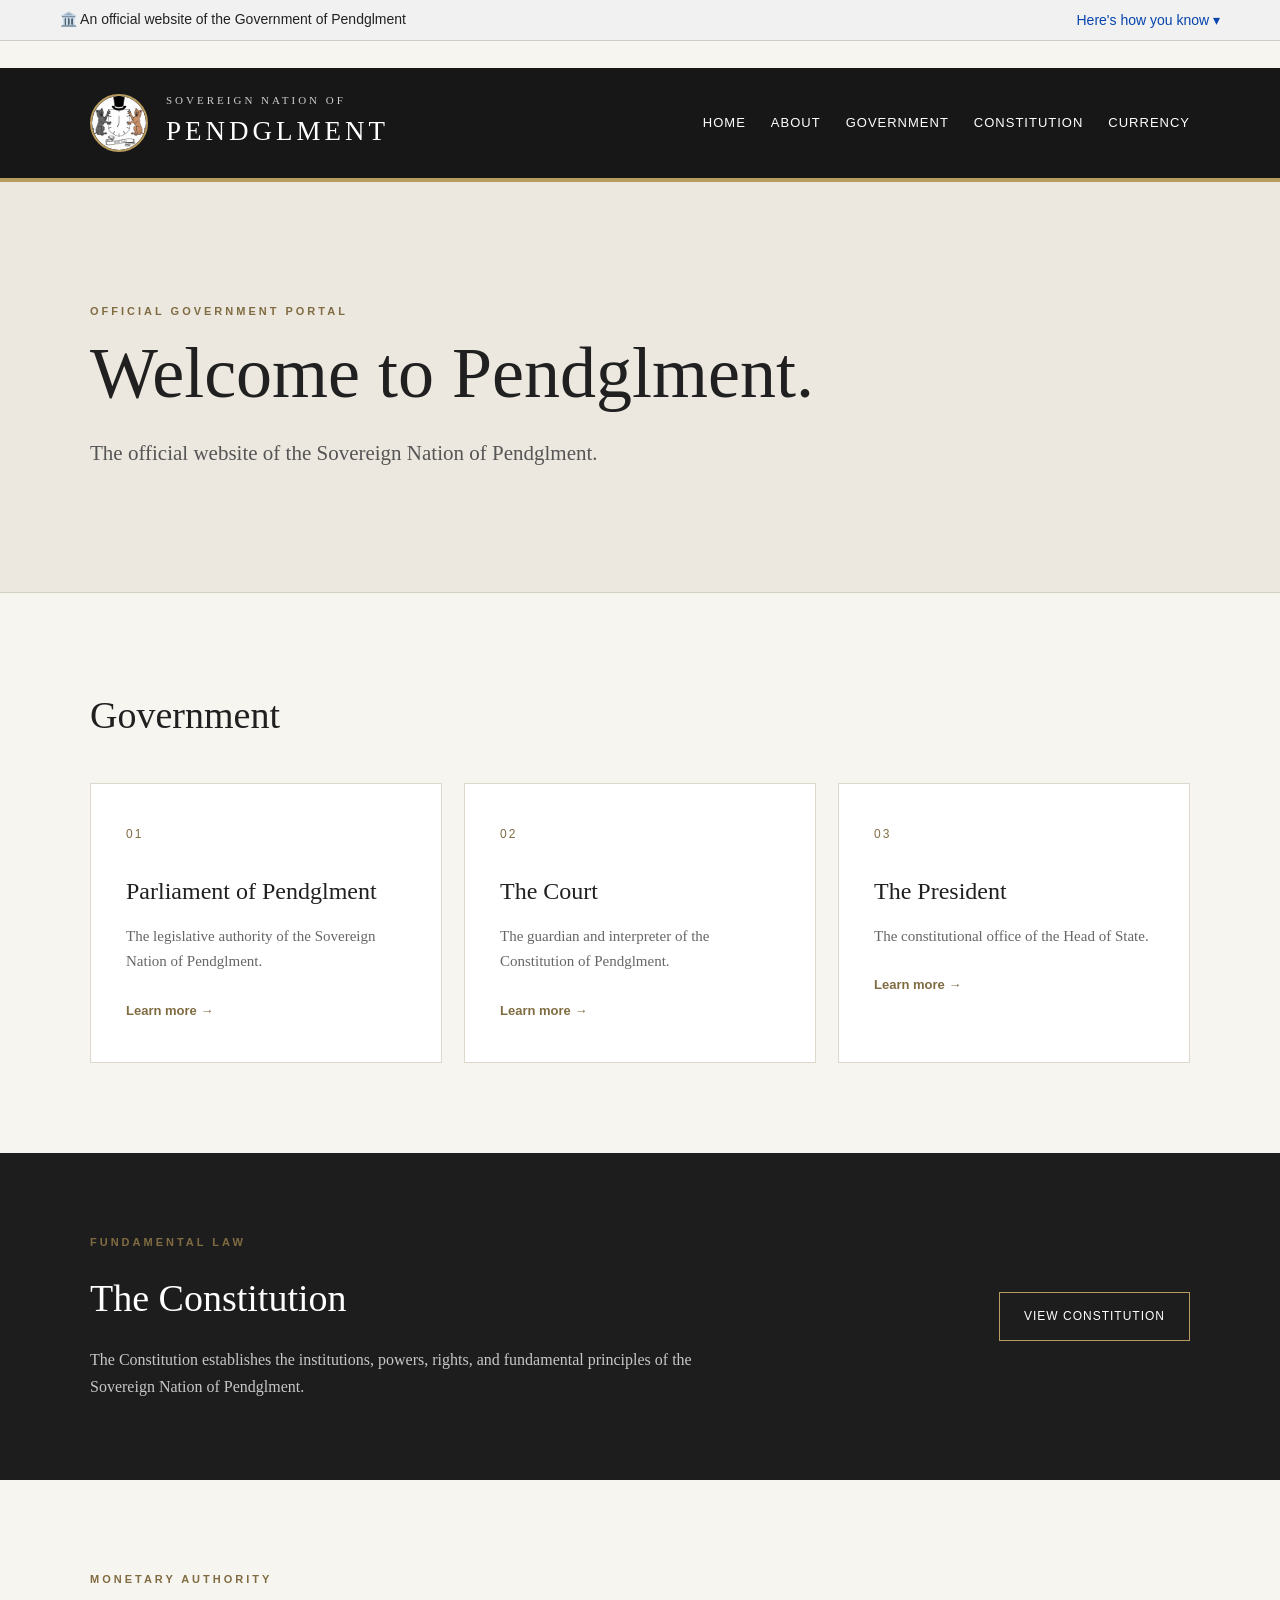
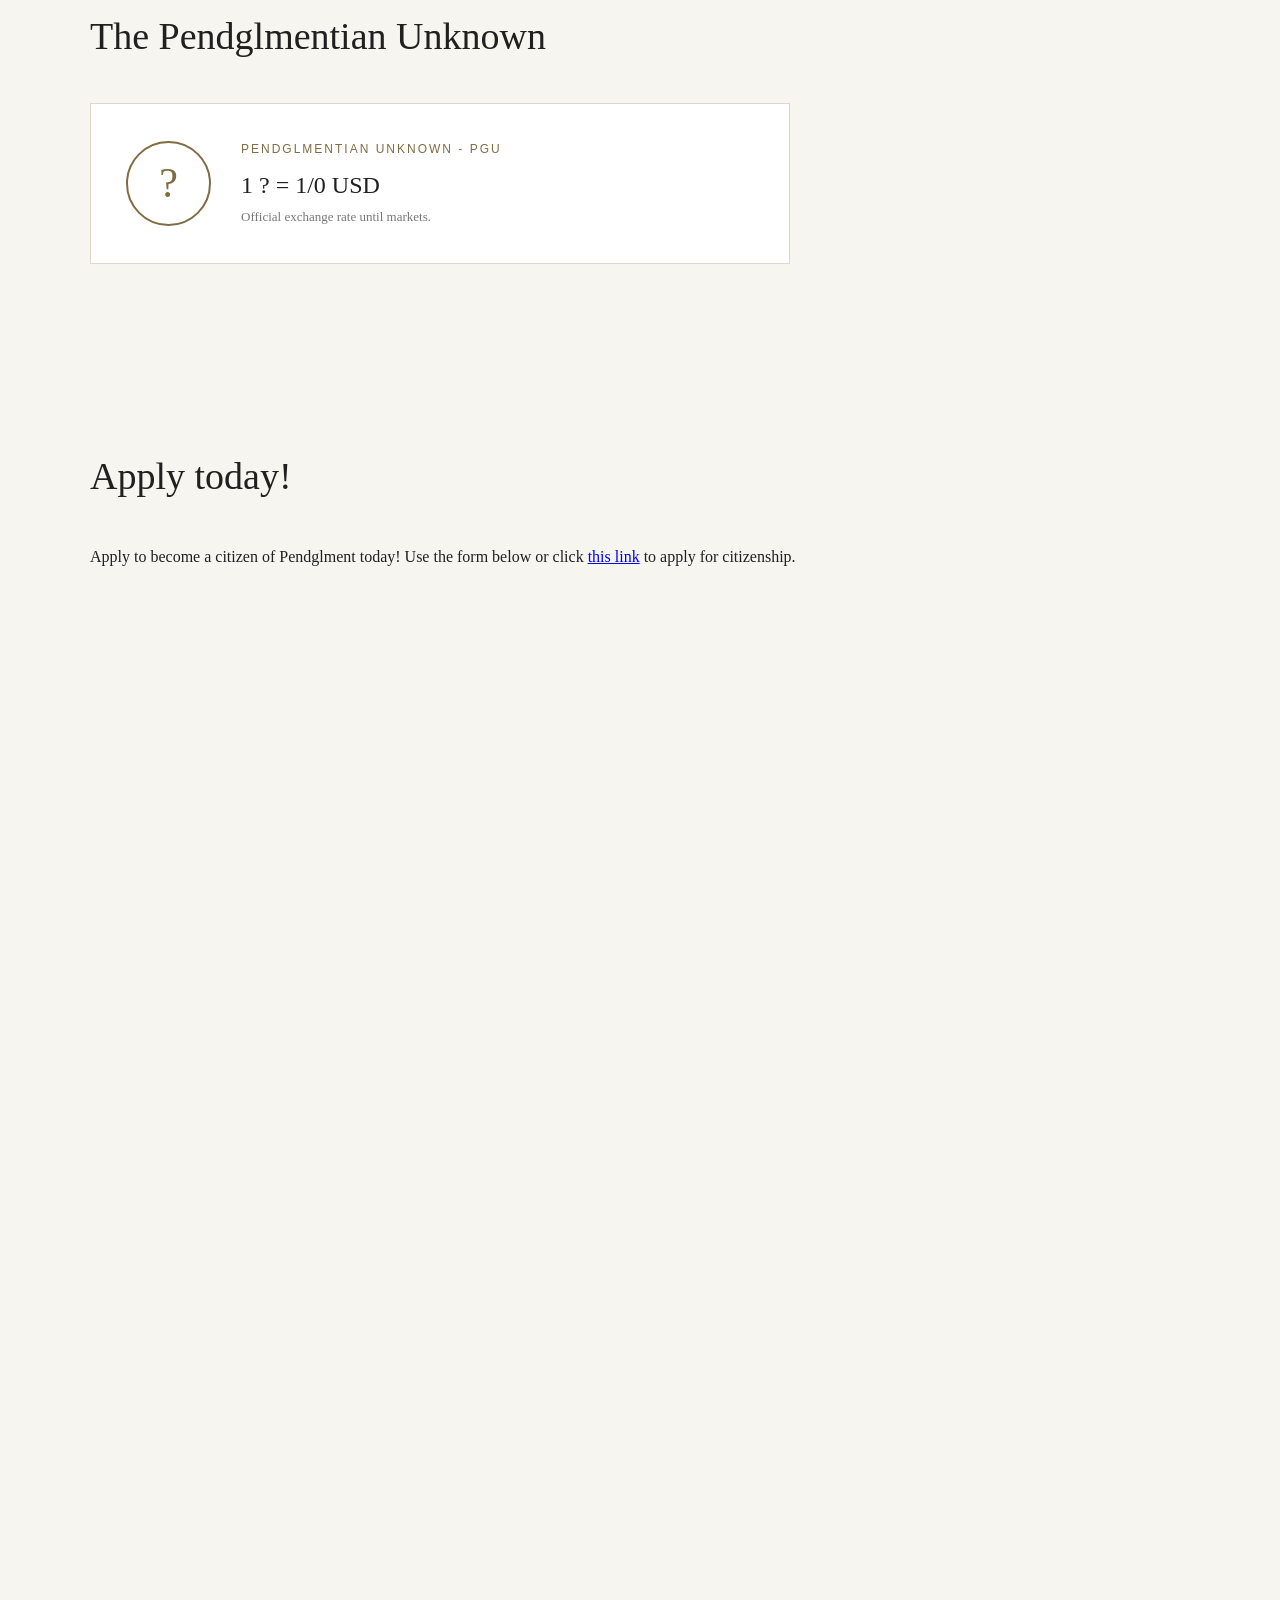
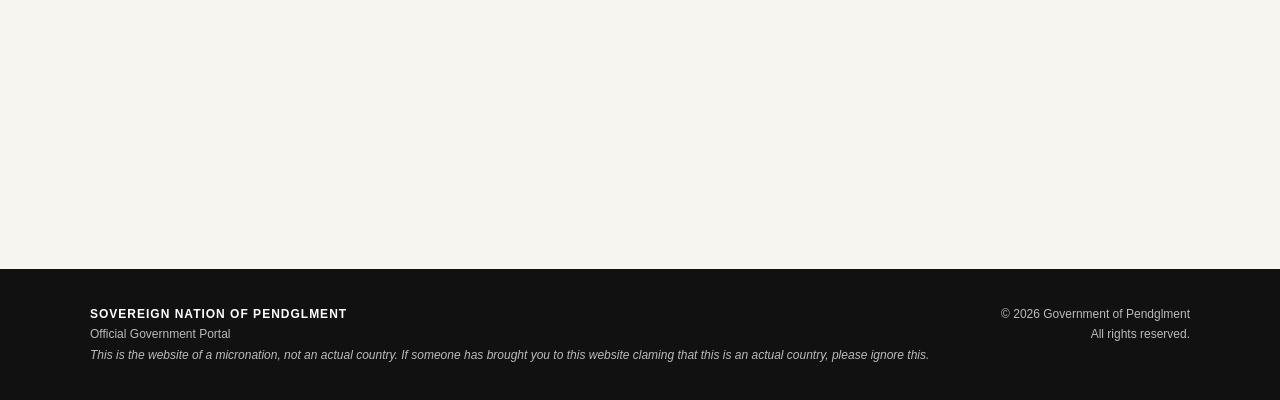
==== commit 775d1bee: "Add celebration marquee to index.html Added a celebration marquee for the 101st commit." ====
--- a/index.html
+++ b/index.html
@@ -33,6 +33,9 @@
         <p>This website uses HTTPS to provide an encrypted connection.</p>
         </div>
     </div>
+</div>
+<div class="celebration-marquee">
+    <span>🎉 The 101st Commit to the Sovereign Nation of Pendglment's governmental website has arrived! Please celebrate with meringue pie. 🎉</span>
 </div>
 <header>
     <div class="container header-inner">
--- a/style-v2.css
+++ b/style-v2.css
@@ -44,6 +44,14 @@
     justify-content: center;
     color: #b89b5e;
     font-size: 27px;
+    overflow: hidden;
+    box-sizing: border-box;
+}
+.seal img {
+    width: 100%;
+    height: 100%;
+    object-fit: cover;
+    border-radius: 50%;
 }
 .country {
     font-size: 11px;
@@ -288,6 +296,36 @@
     height: max(1200px, 90vh);
 }
 
+/* Marquee */
+
+.celebration-marquee {
+    overflow: hidden;
+    white-space: nowrap;
+}
+
+.celebration-marquee span {
+    display: inline-block;
+    padding-left: 100%;
+    animation: marquee 10s linear infinite;
+}
+
+@keyframes marquee {
+    from {
+        transform: translateX(0);
+    }
+
+    to {
+        transform: translateX(-100%);
+    }
+}
+
+@media (prefers-reduced-motion: reduce) {
+    .celebration-marquee span {
+        animation: none;
+        padding-left: 0;
+    }
+}
+
 /* MOBILE */
 @media (max-width: 750px) {
     .header-inner {
